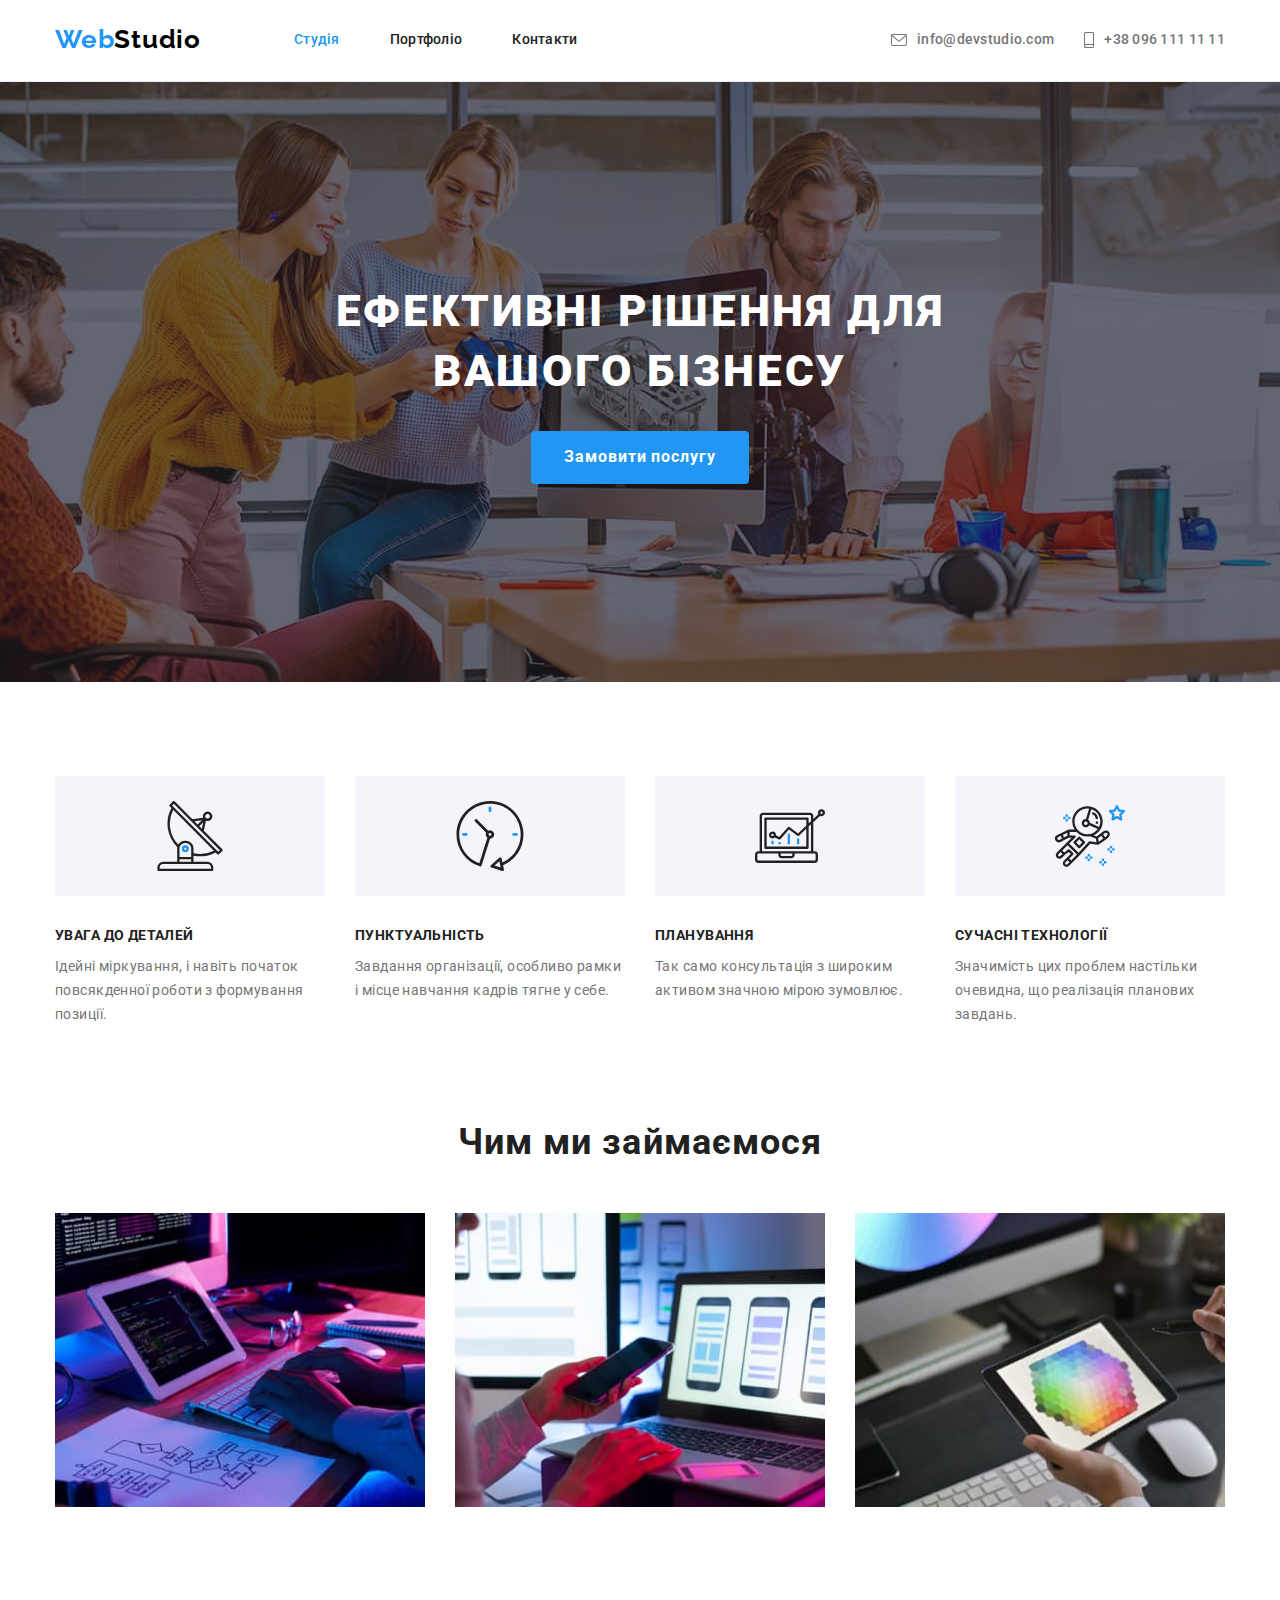
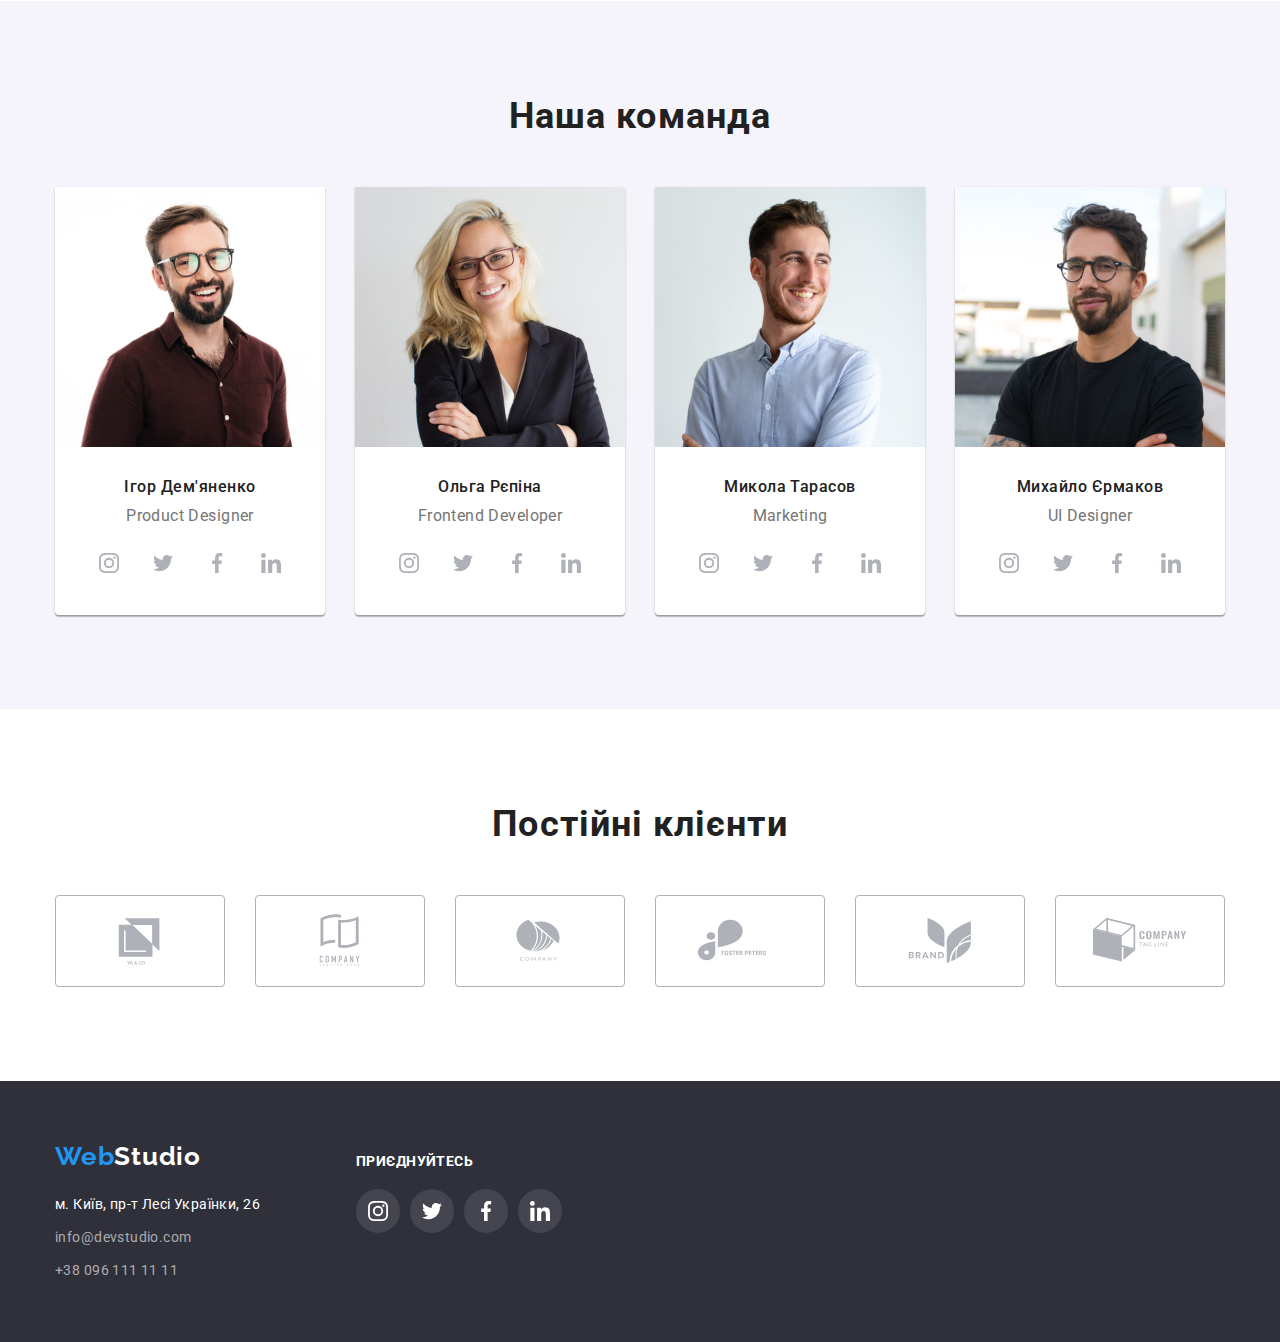
==== index.html @ 423102a6 "create  new repo" ====
<!DOCTYPE html>
<html lang="uk">
  <head>
    <meta charset="UTF-8" />
    <meta http-equiv="X-UA-Compatible" content="IE=edge" />
    <meta name="viewport" content="width=device-width, initial-scale=1.0" />
    <title lang="en">WebStudio</title>
    <link rel="preconnect" href="https://fonts.googleapis.com" />
    <link rel="preconnect" href="https://fonts.gstatic.com" crossorigin />
    <link
      href="https://fonts.googleapis.com/css2?family=Raleway:ital,wght@0,700;1,700&family=Roboto:ital,wght@0,400;0,500;0,700;0,900;1,400;1,500;1,700;1,900&display=swap"
      rel="stylesheet"
    />
    <link
      rel="stylesheet"
      href="https://cdnjs.cloudflare.com/ajax/libs/modern-normalize/1.1.0/modern-normalize.css"
    />
    <link rel="stylesheet" href="./css/styles.css" />
  </head>
  <body>
    <!-- header -->
    <header class="header">
      <div class="main-nav container">
        <a href="./index.html" class="logo link">
          <span class="logo-web" lang="en">Web</span
          ><span class="logo-studio" lang="en">Studio</span>
        </a>
        <nav>
          <ul class="site-nav list">
            <li class="header-item">
              <a href="./index.html" class="link current">Студія</a>
            </li>
            <li class="header-item">
              <a href="./portfolio.html" class="link">Портфоліо</a>
            </li>
            <li class="header-item">
              <a href="#" class="link">Контакти</a>
            </li>
          </ul>
        </nav>
        <ul class="auth-nav list">
          <li class="auth-nav-item">
            <a href="mailto:info@devstudio.com" class="link contacts-link">
              <svg class="contacts-icon" width="16" height="12">
                <use href="./images/icons.svg#icon-envelope"></use></svg
              >info@devstudio.com</a
            >
          </li>
          <li class="auth-nav-item">
            <a href="tel:+380961111111" class="link contacts-link">
              <svg class="contacts-icon" width="10" height="16">
                <use href="./images/icons.svg#icon-smartphone"></use></svg
              >+38 096 111 11 11</a>
          </li>
        </ul>
      </div>
    </header>
    <main>
      <!-- hero -->
      <section class="section hero">
        <div class="container">
          <h1 class="hero-title">Ефективні рішення для вашого бізнесу</h1>
          <button type="button" class="hero-button">Замовити послугу</button>
        </div>
      </section>
      <!-- features -->
      <section class="section features">
        <div class="container">
          <h2 class="visually-hidden">Наші переваги</h2>
          <ul class="list">
            <li class="features-item">
              <div class="features-icon"><svg class="features-item-icon" width="70" height="70"><use href="./images/icons.svg#icon-antenna"></use></svg></div>
              <h3 class="features-title">УВАГА ДО ДЕТАЛЕЙ</h3>
              <p class="features-text">
                Ідейні міркування, і навіть початок повсякденної роботи з формування позиції.
              </p>
            </li>
            <li class="features-item">
              <div class="features-icon"><svg class="features-item-icon" width="70" height="70"><use href="./images/icons.svg#icon-clock"></use></svg></div>
              <h3 class="features-title">ПУНКТУАЛЬНІСТЬ</h3>
              <p class="features-text">
                Завдання організації, особливо рамки і місце навчання кадрів тягне у себе.
              </p>
            </li>
            <li class="features-item">
              <div class="features-icon"><svg class="features-item-icon" width="70" height="70"><use href="./images/icons.svg#icon-diagram"></use></svg></div>
              <h3 class="features-title">ПЛАНУВАННЯ</h3>
              <p class="features-text">
                Так само консультація з широким активом значною мірою зумовлює.
              </p>
            </li>
            <li class="features-item">
              <div class="features-icon"><svg class="features-item-icon" width="70" height="70"><use href="./images/icons.svg#icon-astronaut"></use></svg></div>
              <h3 class="features-title">СУЧАСНІ ТЕХНОЛОГІЇ</h3>
              <p class="features-text">
                Значимість цих проблем настільки очевидна, що реалізація планових завдань.
              </p>
            </li>
          </ul>
        </div>
      </section>
      <!-- examples -->
      <section class="section examples">
        <div class="container">
          <h2 class="section-title">Чим ми займаємося</h2>
          <ul class="list">
            <li class="examples-item">
              <img src="./images/box1.jpg" alt="Людина з планшетом" width="370" />
            </li>
            <li class="examples-item">
              <img src="./images/box2.jpg" alt="Людина з ноубуком" width="370" />
            </li>
            <li class="examples-item">
              <img src="./images/box3.jpg" alt="Людина з планшетом" width="370" />
            </li>
          </ul>
        </div>
      </section>
      <!-- team -->
      <section class="section team">
        <div class="container">
          <h2 class="section-title">Наша команда</h2>
          <ul class="team-list list">
            <li class="team-item">
              <img src="./images/img.jpg" alt="Хлопець в окулярах посміхається" width="270" />
              <h3 class="team-title">Ігор Дем'яненко</h3>
              <p class="team-text" lang="en">Product Designer</p>
              <ul class="social-icons list">
                <li class="social-item">
                  <a href="" class="social-link link">
                    <svg class="social-icon" width="20" height="20">
                      <use href="./images/icons.svg#icon-instagram"></use>
                    </svg>
                  </a>
                </li>
                <li class="social-item">
                  <a href="" class="social-link link">
                    <svg class="social-icon" width="20" height="20">
                      <use href="./images/icons.svg#icon-twitter"></use>
                    </svg>
                  </a>
                </li>
                <li class="social-item">
                  <a href="" class="social-link link">
                    <svg class="social-icon" width="20" height="20">
                      <use href="./images/icons.svg#icon-facebook"></use>
                    </svg>
                  </a>
                </li>
                <li class="social-item">
                  <a href="" class="social-link link">
                    <svg class="social-icon" width="20" height="20">
                      <use href="./images/icons.svg#icon-linkedin"></use>
                    </svg>
                  </a>
                </li>
              </ul>
            </li>
            <li class="team-item">
              <img src="./images/img1.jpg" alt="Дівчина в окулярах посміхається" width="270" />
              <h3 class="team-title">Ольга Рєпіна</h3>
              <p class="team-text" lang="en">Frontend Developer</p>
              <ul class="social-icons list">
                <li class="social-item">
                  <a href="" class="social-link link">
                    <svg class="social-icon" width="20" height="20">
                      <use href="./images/icons.svg#icon-instagram"></use>
                    </svg>
                  </a>
                </li>
                <li class="social-item">
                  <a href="" class="social-link link">
                    <svg class="social-icon" width="20" height="20">
                      <use href="./images/icons.svg#icon-twitter"></use>
                    </svg>
                  </a>
                </li>
                <li class="social-item">
                  <a href="" class="social-link link">
                    <svg class="social-icon" width="20" height="20">
                      <use href="./images/icons.svg#icon-facebook"></use>
                    </svg>
                  </a>
                </li>
                <li class="social-item">
                  <a href="" class="social-link link">
                    <svg class="social-icon" width="20" height="20">
                      <use href="./images/icons.svg#icon-linkedin"></use>
                    </svg>
                  </a>
                </li>
              </ul>
            </li>
            <li class="team-item">
              <img src="./images/img2.jpg" alt="Хлопець посміхається" width="270" />
              <h3 class="team-title">Микола Тарасов</h3>
              <p class="team-text" lang="en">Marketing</p>
              <ul class="social-icons list">
                <li class="social-item">
                  <a href="" class="social-link link">
                    <svg class="social-icon" width="20" height="20">
                      <use href="./images/icons.svg#icon-instagram"></use>
                    </svg>
                  </a>
                </li>
                <li class="social-item">
                  <a href="" class="social-link link">
                    <svg class="social-icon" width="20" height="20">
                      <use href="./images/icons.svg#icon-twitter"></use>
                    </svg>
                  </a>
                </li>
                <li class="social-item">
                  <a href="" class="social-link link">
                    <svg class="social-icon" width="20" height="20">
                      <use href="./images/icons.svg#icon-facebook"></use>
                    </svg>
                  </a>
                </li>
                <li class="social-item">
                  <a href="" class="social-link link">
                    <svg class="social-icon" width="20" height="20">
                      <use href="./images/icons.svg#icon-linkedin"></use>
                    </svg>
                  </a>
                </li>
              </ul>
            </li>
            <li class="team-item">
              <img src="./images/img3.jpg" alt="Хлопець в окулярах" width="270" />
              <h3 class="team-title">Михайло Єрмаков</h3>
              <p class="team-text" lang="en">UI Designer</p>
              <ul class="social-icons list">
                <li class="social-item">
                  <a href="" class="social-link link">
                    <svg class="social-icon" width="20" height="20">
                      <use href="./images/icons.svg#icon-instagram"></use>
                    </svg>
                  </a>
                </li>
                <li class="social-item">
                  <a href="" class="social-link link">
                    <svg class="social-icon" width="20" height="20">
                      <use href="./images/icons.svg#icon-twitter"></use>
                    </svg>
                  </a>
                </li>
                <li class="social-item">
                  <a href="" class="social-link link">
                    <svg class="social-icon" width="20" height="20">
                      <use href="./images/icons.svg#icon-facebook"></use>
                    </svg>
                  </a>
                </li>
                <li class="social-item">
                  <a href="" class="social-link link">
                    <svg class="social-icon" width="20" height="20">
                      <use href="./images/icons.svg#icon-linkedin"></use>
                    </svg>
                  </a>
                </li>
              </ul>
            </li>
          </ul>
        </div>
      </section>
      <!-- clients -->
      <section class="section clients">
        <div class="container">
          <h2 class="section-title">Постійні клієнти</h2>
          <ul class="clients-list list">
            <li class="clients-item">
              <a href="" class="clients-link">
                <svg class="clients-icon" width="106" height="60">
                  <use href="./images/icons.svg#icon-client1"></use>
                </svg>
              </a>
            </li>
            <li class="clients-item">
              <a href="" class="clients-link">
                <svg class="clients-icon" width="106" height="60">
                  <use href="./images/icons.svg#icon-client2"></use>
                </svg>
              </a>
            </li>
            <li class="clients-item">
              <a href="" class="clients-link">
                <svg class="clients-icon" width="106" height="60">
                  <use href="./images/icons.svg#icon-client3"></use>
                </svg>
              </a>
            </li>
            <li class="clients-item">
              <a href="" class="clients-link">
                <svg class="clients-icon" width="106" height="60">
                  <use href="./images/icons.svg#icon-client4"></use>
                </svg>
              </a>
            </li>
            <li class="clients-item">
              <a href="" class="clients-link">
                <svg class="clients-icon" width="106" height="60">
                  <use href="./images/icons.svg#icon-client5"></use>
                </svg>
              </a>
            </li>
            <li class="clients-item">
              <a href="" class="clients-link">
                <svg class="clients-icon" width="106" height="60">
                  <use href="./images/icons.svg#icon-client6"></use>
                </svg>
              </a>
            </li>
          </ul>
        </div>
      </section>
    </main>
    <!-- footer -->
    <footer class="footer">
      <div class="footer-address-social container">
        <div class="footer-address-list">
            <a href="./index.html" class="link footer-logo">
              <span class="footer-logo-web" lang="en">Web</span
              ><span class="footer-logo-studio" lang="en">Studio</span>
            </a>
            <address>
              <ul class="list">
                <li class="footer-item">
                  <a
                    href="https://goo.gl/maps/YVStPBYN47tz3UrX9"
                    target="_blank"
                    rel="noopener noreferrer nofollow"
                    class="link"
                    >м. Київ, пр-т Лесі Українки, 26
                  </a>
                </li>
                <li class="footer-item">
                  <a href="mailto:info@devstudio.com" class="link contacts">info@devstudio.com</a>
                </li>
                <li class="footer-item">
                  <a href="tel:+380961111111" class="link contacts">+38 096 111 11 11</a>
                </li>
              </ul>
            </address>
          </div>
          <div class="footer-social-media">
            <h3 class="footer-social-title">приєднуйтесь</h3>
            <ul class="footer-social-list">
              <li class="footer-social-item">
                <a href="" class="footer-social-link">
                  <svg class="footer-social-icon" width="20" height="20">
                    <use href="./images/icons.svg#icon-instagram"></use>
                  </svg>
                </a>
              </li>
              <li class="footer-social-item">
                <a href="" class="footer-social-link">
                  <svg class="footer-social-icon" width="20" height="20">
                    <use href="./images/icons.svg#icon-twitter"></use>
                  </svg>
                </a>
              </li>
              <li class="footer-social-item">
                <a href="" class="footer-social-link">
                  <svg class="footer-social-icon" width="20" height="20">
                    <use href="./images/icons.svg#icon-facebook"></use>
                  </svg>
                </a>
              </li>
              <li class="footer-social-item">
                <a href="" class="footer-social-link">
                  <svg class="footer-social-icon" width="20" height="20">
                    <use href="./images/icons.svg#icon-linkedin"></use>
                  </svg>
                </a>
              </li>
            </ul>
          </div>
      </div>
    </footer>
  </body>
</html>
---- css/styles.css ----
:root {
  --color-text: #757575;
  --second-color-text: #212121;
  --third-color-text: #000000;
  --second-bg-color: #f5f4fa;
  --third-bg-color: #2f303a;
  --fourth-bg-color: #c4c4c4;
  --accent-color: #2196f3;
  --border-color: #ececec;
  --border-second-color: #eeeeee;
  --primary-white-color: #ffffff;
  --secondary-white-color: rgba(255, 255, 255, 0.6);
  --color-social-media: #afb1b8;
}
html {
  box-sizing: border-box;
}
*,
*::before,
*::after {
  box-sizing: inherit;
}
h1,
h2,
h3,
p,
ul {
  margin: 0;
  padding: 0;
}
body {
  background-color: var(--primary-white-color);
  font-family: 'Roboto', sans-serif;
  font-style: normal;
  font-size: 14px;
  line-height: 1.7;
  letter-spacing: 0.03em;
  color: var(--color-text);
}
.container {
  width: 1200px;
  margin: 0 auto;
  padding-left: 15px;
  padding-right: 15px;
}
img {
  display: block;
  width: 100%;
  height: auto;
}
.visually-hidden {
  position: absolute;
  white-space: nowrap;
  width: 1px;
  height: 1px;
  overflow: hidden;
  border: 0;
  padding: 0;
  clip: rect(0 0 0 0);
  clip-path: inset(50%);
  margin: -1px;
}
/* header */
.header {
  background-color: var(--primary-white-color);
  border-bottom: 1px solid var(--border-color);
}
.main-nav {
  display: flex;
  align-items: center;
}
.header .list {
  list-style: none;
}
.header .link {
  text-decoration: none;
}
.header .link:hover,
.header .link:focus {
  color: var(--accent-color);
}
/* header logo */
.logo {
  display: block;
  margin-right: 93px;
  padding-top: 24px;
  padding-bottom: 25px;
}
.logo-web {
  font-family: 'Raleway';
  font-weight: 700;
  font-size: 26px;
  line-height: 1.19;
  letter-spacing: 0.03em;
  color: var(--accent-color);
}
.logo-studio {
  font-family: 'Raleway';
  font-weight: 700;
  font-size: 26px;
  line-height: 1.19;
  letter-spacing: 0.03em;
  color: var(--third-color-text);
}
/* navigation */
.site-nav {
  display: flex;
}
.header-item:not(:last-child) {
  margin-right: 50px;
}
.site-nav .link {
  display: block;
  padding-top: 32px;
  padding-bottom: 32px;
  text-decoration: none;
  font-weight: 500;
  font-size: 14px;
  line-height: 1.14;
  letter-spacing: 0.02em;
  color: var(--second-color-text);
}
.site-nav .link:hover,
.site-nav .link:focus {
  color: var(--accent-color);
}
.site-nav .link.current {
  color: var(--accent-color);
}
.auth-nav {
  display: flex;
  margin-left: auto;
}
.auth-nav-item:not(:last-child) {
  margin-right: 30px;
}
.auth-nav .contacts-link {
  display: flex;
  padding-top: 32px;
  padding-bottom: 32px;
  color: var(--color-text);
  text-decoration: none;
  font-weight: 500;
  font-size: 14px;
  line-height: 1.14;
  letter-spacing: 0.02em;
  align-items: center;
}
.auth-nav .contacts-link:hover,
.auth-nav .contacts-link:focus {
  color: var(--accent-color);
}
.contacts-icon {
  margin-right: 10px;
  fill: currentColor;
}
/* hero */
.hero {
  padding-top: 200px;
  padding-bottom: 200px;
  margin-left: auto;
  margin-right: auto;
  text-align: center;
  max-width: 1600px;
  height: 600px;
  background-image: linear-gradient(to right, rgba(47, 48, 58, 0.4), rgba(47, 48, 58, 0.4)),
    url('../images/imghero.jpg');
  background-repeat: no-repeat;
  background-position: center;
  background-size: cover;
  background-color: var(--fourth-bg-color);
}
.hero-title {
  margin: 0 auto;
  max-width: 696px;
  color: var(--primary-white-color);
  font-weight: 900;
  font-size: 44px;
  line-height: 1.36;
  text-align: center;
  letter-spacing: 0.06em;
  text-transform: uppercase;
}
.hero-button {
  display: inline-block;
  border: 1px solid transparent;
  padding: 10px 32px;
  border-radius: 4px;
  margin-top: 30px;
  min-width: 216px;
  background-color: var(--accent-color);
  font-family: inherit;
  font-weight: 700;
  font-size: 16px;
  line-height: 1.9;
  text-align: center;
  letter-spacing: 0.06em;
  color: var(--primary-white-color);
  cursor: pointer;
}
/* features */
.features {
  padding-top: 94px;
  padding-bottom: 94px;
}
.section-title {
  font-weight: 700;
  font-size: 36px;
  line-height: 1.17;
  text-align: center;
  letter-spacing: 0.03em;
  color: var(--second-color-text);
}
.features .list {
  padding: 0;
  margin: 0;
  list-style: none;
  display: flex;
  flex-wrap: wrap;
}
.features-item {
  width: calc((100% - 90px) / 4);
}
.features-item:not(:last-child) {
  margin-right: 30px;
}
.features-icon {
  /* display: flex; */
  padding: 25px 100px;
  margin-bottom: 30px;
  height: 120px;
  background-color: var(--second-bg-color);
  border-radius: 4px;
  /* justify-content: center;
  align-items: center; */
}
.features-title {
  margin-top: 0;
  margin-bottom: 10px;
  font-weight: 700;
  font-size: 14px;
  line-height: 1.4;
  letter-spacing: 0.03em;
  text-transform: uppercase;
  color: var(--second-color-text);
}
/* images of examples */
.examples {
  padding-bottom: 94px;
}
.examples .section-title {
  margin-top: 0;
  margin-bottom: 50px;
}
.examples .list {
  padding: 0;
  margin: 0;
  display: flex;
  flex-wrap: wrap;
  list-style: none;
}
.examples-item {
  width: calc((100% - 60px) / 3);
}
.examples-item:not(:last-child) {
  margin-right: 30px;
}
/* our team */
.team {
  padding-top: 94px;
  padding-bottom: 94px;
  background-color: var(--second-bg-color);
  text-align: center;
}
.team .section-title {
  margin-bottom: 50px;
}
.team .list {
  list-style: none;
  display: flex;
  /* flex-wrap: wrap; */
}
.team-item {
  padding-bottom: 30px;
  width: calc((100% - 90px) / 4);
  background-color: var(--primary-white-color);
  box-shadow: 0px 1px 3px rgba(0, 0, 0, 0.12), 0px 1px 1px rgba(0, 0, 0, 0.14),
    0px 2px 1px rgba(0, 0, 0, 0.2);
  border-radius: 0px 0px 4px 4px;
}
.team-item:not(:last-child) {
  margin-right: 30px;
}
.team-title {
  margin-top: 30px;
  margin-bottom: 10px;
  font-weight: 500;
  font-size: 16px;
  line-height: 1.19;
  text-align: center;
  letter-spacing: 0.03em;
  color: var(--second-color-text);
}
.team-text {
  margin-top: 0;
  margin-bottom: 16px;
  font-size: 16px;
  line-height: 1.19;
  text-align: center;
}
.team-list .social-icons {
  display: flex;
  justify-content: center;
}
.team-list .social-item {
  width: 44px;
  height: 44px;
}
.team-list .social-item:not(:last-child) {
  margin-right: 10px;
}
.team-list .social-link {
  width: 100%;
  height: 100%;
  display: flex;
  align-items: center;
  justify-content: center;
  color: var(--color-social-media);
  border-radius: 50%;
}
.team-list .social-link:hover,
.team-list .social-link:focus {
  background-color: var(--accent-color);
  color: var(--primary-white-color);
}
.team-list .social-icon {
  fill: currentColor;
}
/* clients */
.clients {
  padding-top: 94px;
  padding-bottom: 94px;
}
.clients .section-title {
  margin-bottom: 50px;
}
.clients-list {
  display: flex;
  justify-content: center;
  list-style: none;
}
.clients-item {
  width: 170px;
  height: 92px;
}
.clients-item:not(:last-child) {
  margin-right: 30px;
}
.clients-link {
  width: 100%;
  height: 100%;
  display: flex;
  justify-content: center;
  align-items: center;
  color: var(--color-social-media);
  border: 1px solid var(--color-social-media);
  border-radius: 4px;
}
.clients-link:hover,
.clients-link:focus {
  border-color: var(--accent-color);
  color: var(--accent-color);
}
.clients-icon {
  fill: currentColor;
}
/* footer */
.footer {
  padding-top: 60px;
  padding-bottom: 60px;
  background-color: var(--third-bg-color);
}
/* footer logo */
.footer-logo {
  display: inline-block;
  margin-bottom: 20px;
}
.footer-logo-web {
  font-family: 'Raleway';
  font-weight: 700;
  font-size: 26px;
  line-height: 1.19;
  letter-spacing: 0.03em;
  color: var(--accent-color);
}
.footer-logo-studio {
  font-family: 'Raleway';
  font-weight: 700;
  font-size: 26px;
  line-height: 1.19;
  letter-spacing: 0.03em;
  color: var(--primary-white-color);
  border-radius: 4px;
}
/* address */
.footer .list {
  list-style: none;
  font-style: normal;
}
.footer-address-social {
  display: flex;
}
.footer-address-list {
  width: 231px;
  margin-right: 70px;
}
.footer .link {
  color: var(--primary-white-color);
  text-decoration: none;
}
.footer .link:hover,
.footer .link:focus {
  color: var(--accent-color);
}
.footer-item:not(:last-child) {
  margin-bottom: 9px;
}
.footer .contacts {
  color: var(--secondary-white-color);
}
.footer-social-media {
  padding-top: 12px;
  width: 206px;
}
.footer-social-title {
  margin-bottom: 20px;
  font-weight: 700;
  font-size: 14px;
  line-height: 16px;
  letter-spacing: 0.03em;
  text-transform: uppercase;
  color: var(--primary-white-color);
}
.footer-social-list {
  display: flex;
  justify-content: center;
  list-style: none;
}
.footer-social-item {
  width: 44px;
  height: 44px;
}
.footer-social-item:not(:last-child) {
  margin-right: 10px;
}
.footer-social-link {
  width: 100%;
  height: 100%;
  display: flex;
  align-items: center;
  justify-content: center;
  color: var(--primary-white-color);
  background-color: rgba(255, 255, 255, 0.1);
  border-radius: 50%;
}
.footer-social-link:hover,
.footer-social-link:focus {
  background-color: var(--accent-color);
}
.footer-social-icon {
  fill: currentColor;
}
/* portfolio */
.portfolio {
  padding-top: 94px;
  padding-bottom: 94px;
}
.portfolio .list {
  list-style: none;
}
.portfolio-btn-list {
  margin-bottom: 50px;
  display: flex;
  justify-content: center;
  margin-left: auto;
  margin-right: auto;
}
/* button on portfolio */
.button {
  padding: 6px 22px;
  display: inline-block;
  border: 1px solid transparent;
  border-radius: 4px;
  background-color: var(--second-bg-color);
  font-family: inherit;
  font-weight: 500;
  font-size: 16px;
  line-height: 1.62;
  text-align: center;
  letter-spacing: 0.03em;
  color: var(--second-color-text);
  cursor: pointer;
}
.portfolio-btn-item:not(:last-child) {
  margin-right: 8px;
}
.button:hover,
.button:focus {
  background-color: var(--accent-color);
  color: var(--primary-white-color);
  box-shadow: 0px 3px 1px rgba(0, 0, 0, 0.1), 0px 1px 2px rgba(0, 0, 0, 0.08),
    0px 2px 2px rgba(0, 0, 0, 0.12);
}
/* list of projects */
.portfolio-list {
  display: flex;
  flex-wrap: wrap;
}
.portfolio-item {
  margin-right: 30px;
  margin-bottom: 30px;
  width: calc((100% - 60px) / 3);
}
.portfolio-item:nth-child(3n) {
  margin-right: 0;
}
.portfolio-item:nth-last-child(-n + 3) {
  margin-bottom: 0px;
}
.portfolio-link {
  text-decoration: none;
  display: block;
}
.portfolio-link:hover {
  box-shadow: 0px 1px 1px rgba(0, 0, 0, 0.12), 0px 4px 4px rgba(0, 0, 0, 0.06), 1px 4px 6px rgba(0, 0, 0, 0.16);
}
.portfolio-dscr {
  padding: 20px 24px;
  border-left: 1px solid var(--border-second-color);
  border-right: 1px solid var(--border-second-color);
  border-bottom: 1px solid var(--border-second-color);
}
.portfolio-title {
  margin-bottom: 4px;
  font-weight: 700;
  font-size: 18px;
  line-height: 2;
  letter-spacing: 0.06em;
  color: var(--second-color-text);
}
.portfolio-text {
  font-size: 16px;
  line-height: 1.88;
  letter-spacing: 0.03em;
  color: var(--color-text);
}
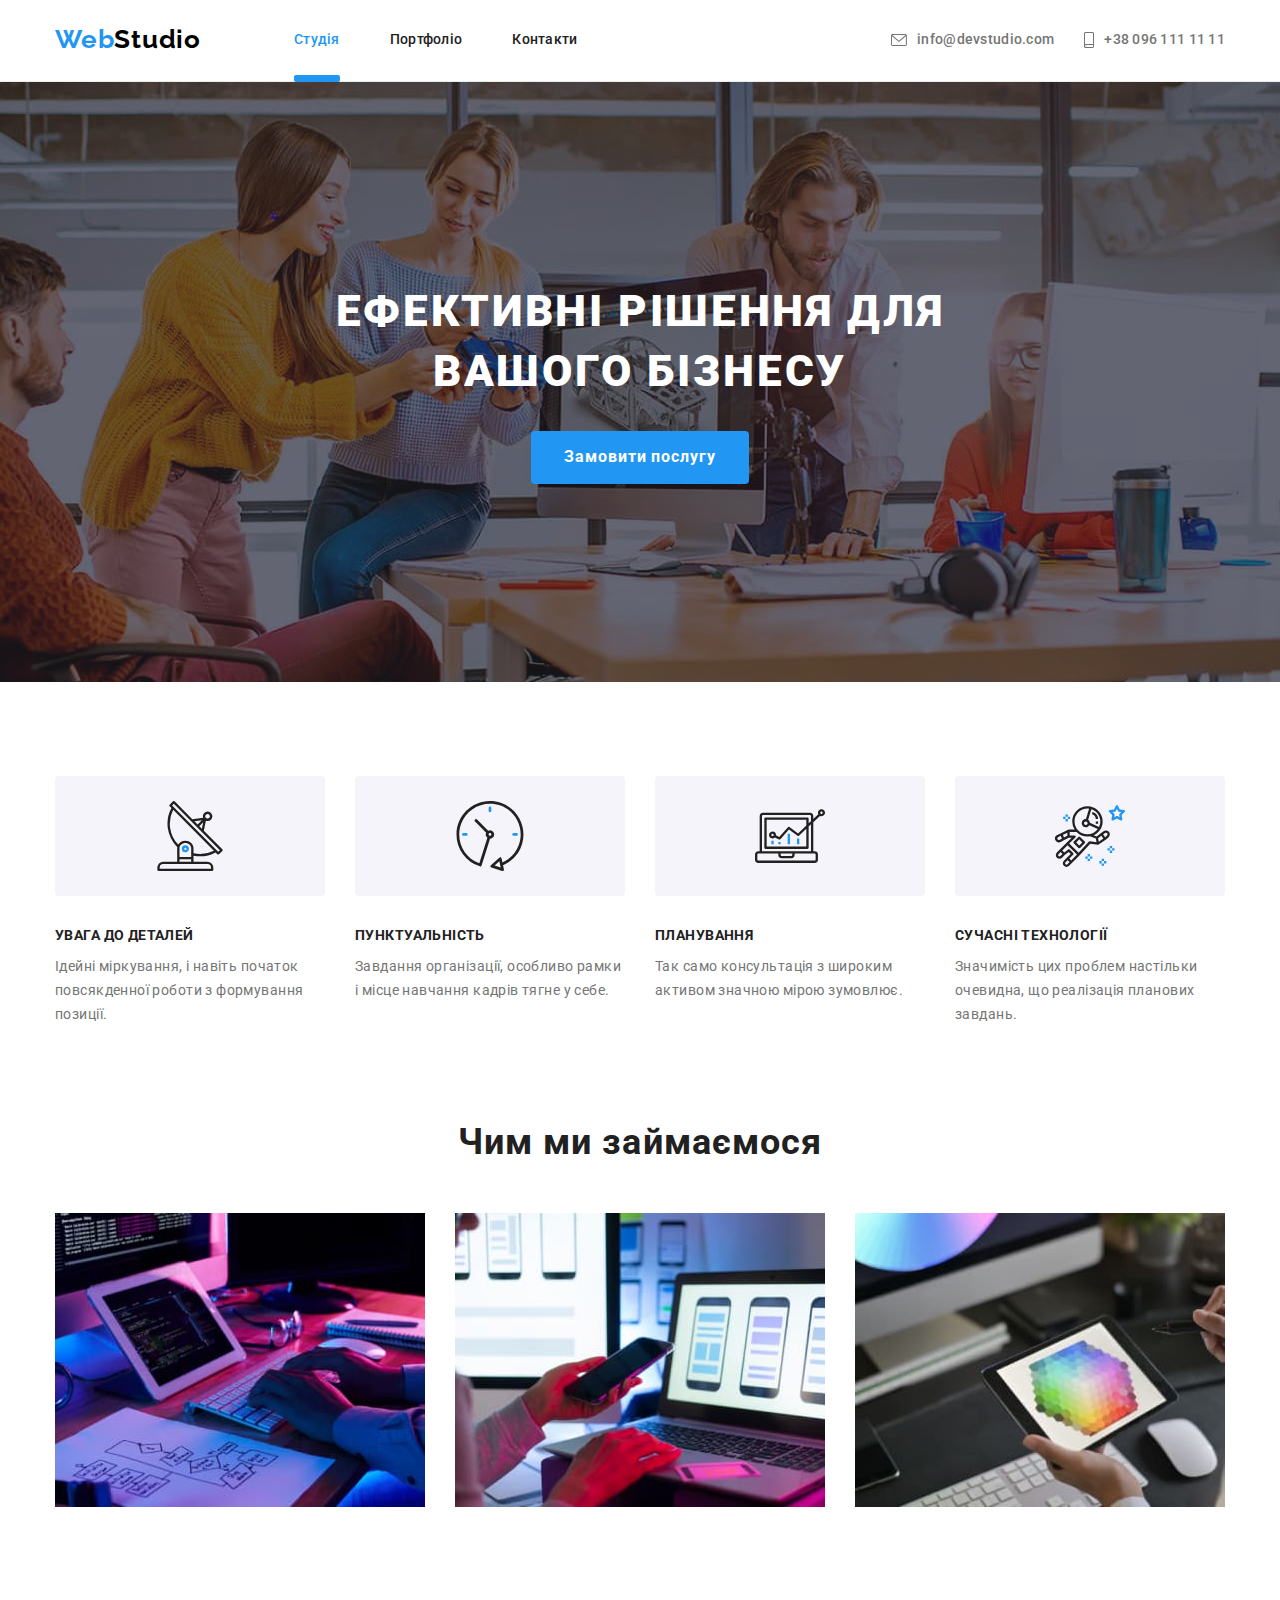
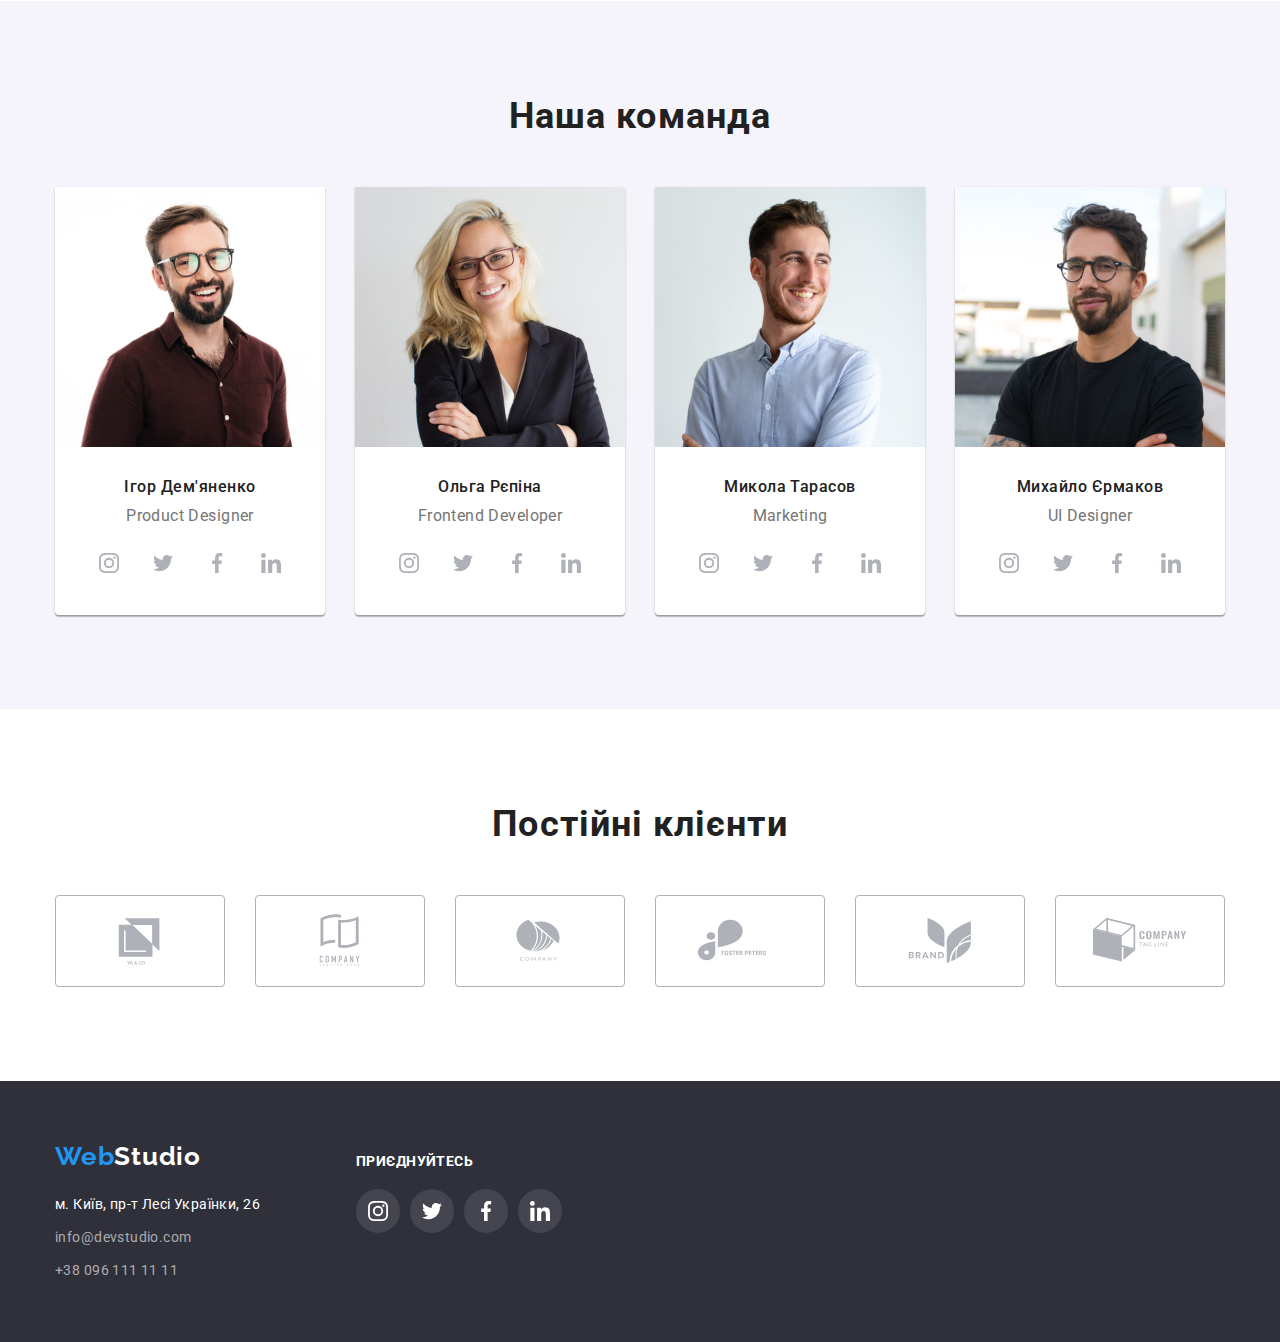
==== commit 595bdac2: "add modal window" ====
--- a/index.html
+++ b/index.html
@@ -23,7 +23,7 @@
       <div class="main-nav container">
         <a href="./index.html" class="logo link">
           <span class="logo-web" lang="en">Web</span
-          ><span class="logo-studio" lang="en">Studio</span>
+            ><span class="logo-studio" lang="en">Studio</span>
         </a>
         <nav>
           <ul class="site-nav list">
@@ -60,7 +60,7 @@
       <section class="section hero">
         <div class="container">
           <h1 class="hero-title">Ефективні рішення для вашого бізнесу</h1>
-          <button type="button" class="hero-button">Замовити послугу</button>
+          <button type="button" class="hero-button" data-modal-open>Замовити послугу</button>
         </div>
       </section>
       <!-- features -->
@@ -378,5 +378,11 @@
           </div>
       </div>
     </footer>
+    <div class="modal-backdrop is-hidden" data-modal>
+      <div class="modal">
+        <div class="close-sign" data-modal-close>X</div>
+      </div>
+    </div>
+    <script src="./js/modal.js"></script>
   </body>
 </html>
--- a/css/styles.css
+++ b/css/styles.css
@@ -30,7 +30,7 @@
 }
 body {
   background-color: var(--primary-white-color);
-  font-family: 'Roboto', sans-serif;
+  font-family: "Roboto", sans-serif;
   font-style: normal;
   font-size: 14px;
   line-height: 1.7;
@@ -87,7 +87,7 @@
   padding-bottom: 25px;
 }
 .logo-web {
-  font-family: 'Raleway';
+  font-family: "Raleway";
   font-weight: 700;
   font-size: 26px;
   line-height: 1.19;
@@ -95,7 +95,7 @@
   color: var(--accent-color);
 }
 .logo-studio {
-  font-family: 'Raleway';
+  font-family: "Raleway";
   font-weight: 700;
   font-size: 26px;
   line-height: 1.19;
@@ -105,6 +105,7 @@
 /* navigation */
 .site-nav {
   display: flex;
+  align-items: flex-start;
 }
 .header-item:not(:last-child) {
   margin-right: 50px;
@@ -119,6 +120,9 @@
   line-height: 1.14;
   letter-spacing: 0.02em;
   color: var(--second-color-text);
+  transition: color 250ms cubic-bezier(0.4, 0, 0.2, 1);
+  /* border-bottom: 4px solid transparent;
+  border-radius: 2px; */
 }
 .site-nav .link:hover,
 .site-nav .link:focus {
@@ -126,6 +130,21 @@
 }
 .site-nav .link.current {
   color: var(--accent-color);
+  position: relative;
+  /* border-bottom: 4px solid var(--accent-color); */
+}
+.site-nav .link.current::after {
+  content: "";
+  position: absolute;
+  width: 100%;
+  height: 4px;
+  bottom: -2px;
+  left: 0;
+  margin-top: 25px;
+  border-bottom: 4px;
+  border-color: var(--accent-color);
+  border-style: solid;
+  border-radius: 2px;
 }
 .auth-nav {
   display: flex;
@@ -145,6 +164,7 @@
   line-height: 1.14;
   letter-spacing: 0.02em;
   align-items: center;
+  transition: color 250ms cubic-bezier(0.4, 0, 0.2, 1);
 }
 .auth-nav .contacts-link:hover,
 .auth-nav .contacts-link:focus {
@@ -163,8 +183,12 @@
   text-align: center;
   max-width: 1600px;
   height: 600px;
-  background-image: linear-gradient(to right, rgba(47, 48, 58, 0.4), rgba(47, 48, 58, 0.4)),
-    url('../images/imghero.jpg');
+  background-image: linear-gradient(
+      to right,
+      rgba(47, 48, 58, 0.4),
+      rgba(47, 48, 58, 0.4)
+    ),
+    url("../images/imghero.jpg");
   background-repeat: no-repeat;
   background-position: center;
   background-size: cover;
@@ -198,6 +222,52 @@
   color: var(--primary-white-color);
   cursor: pointer;
 }
+
+/* modal window */
+.modal-backdrop {
+  position: fixed;
+  width: 100%;
+  height: 100%;
+  left: 0px;
+  top: 0px;
+  background: rgba(0, 0, 0, 0.2);
+  transition: opacity 250ms, visibility 250ms;
+}
+.modal-backdrop.is-hidden .modal {
+  transform: scale(0.5);
+}
+.modal {
+  position: absolute;
+  width: 528px;
+  height: 581px;
+  left: 50%;
+  top: 223px;
+  transform: translate(-50%) scale(1);
+  transition: transform 250ms cubic-bezier(0.4, 0, 0.2, 1);
+  background: #ffffff;
+  box-shadow: 0px 1px 3px rgba(0, 0, 0, 0.12), 0px 1px 1px rgba(0, 0, 0, 0.14),
+    0px 2px 1px rgba(0, 0, 0, 0.2);
+  border-radius: 4px;
+}
+.modal .close-sign {
+  position: absolute;
+  display: flex;
+  justify-content: center;
+  cursor: pointer;
+  width: 30px;
+  height: 30px;
+  /* left: 496px; */
+  right: 6px;
+  top: 6px;
+  align-items: center;
+  border: 1px solid rgba(0, 0, 0, 0.1);
+  border-radius: 50%;
+}
+.is-hidden {
+  visibility: hidden;
+  opacity: 0;
+  pointer-events: none;
+}
 /* features */
 .features {
   padding-top: 94px;
@@ -386,7 +456,7 @@
   margin-bottom: 20px;
 }
 .footer-logo-web {
-  font-family: 'Raleway';
+  font-family: "Raleway";
   font-weight: 700;
   font-size: 26px;
   line-height: 1.19;
@@ -394,7 +464,7 @@
   color: var(--accent-color);
 }
 .footer-logo-studio {
-  font-family: 'Raleway';
+  font-family: "Raleway";
   font-weight: 700;
   font-size: 26px;
   line-height: 1.19;
@@ -532,7 +602,8 @@
   display: block;
 }
 .portfolio-link:hover {
-  box-shadow: 0px 1px 1px rgba(0, 0, 0, 0.12), 0px 4px 4px rgba(0, 0, 0, 0.06), 1px 4px 6px rgba(0, 0, 0, 0.16);
+  box-shadow: 0px 1px 1px rgba(0, 0, 0, 0.12), 0px 4px 4px rgba(0, 0, 0, 0.06),
+    1px 4px 6px rgba(0, 0, 0, 0.16);
 }
 .portfolio-dscr {
   padding: 20px 24px;
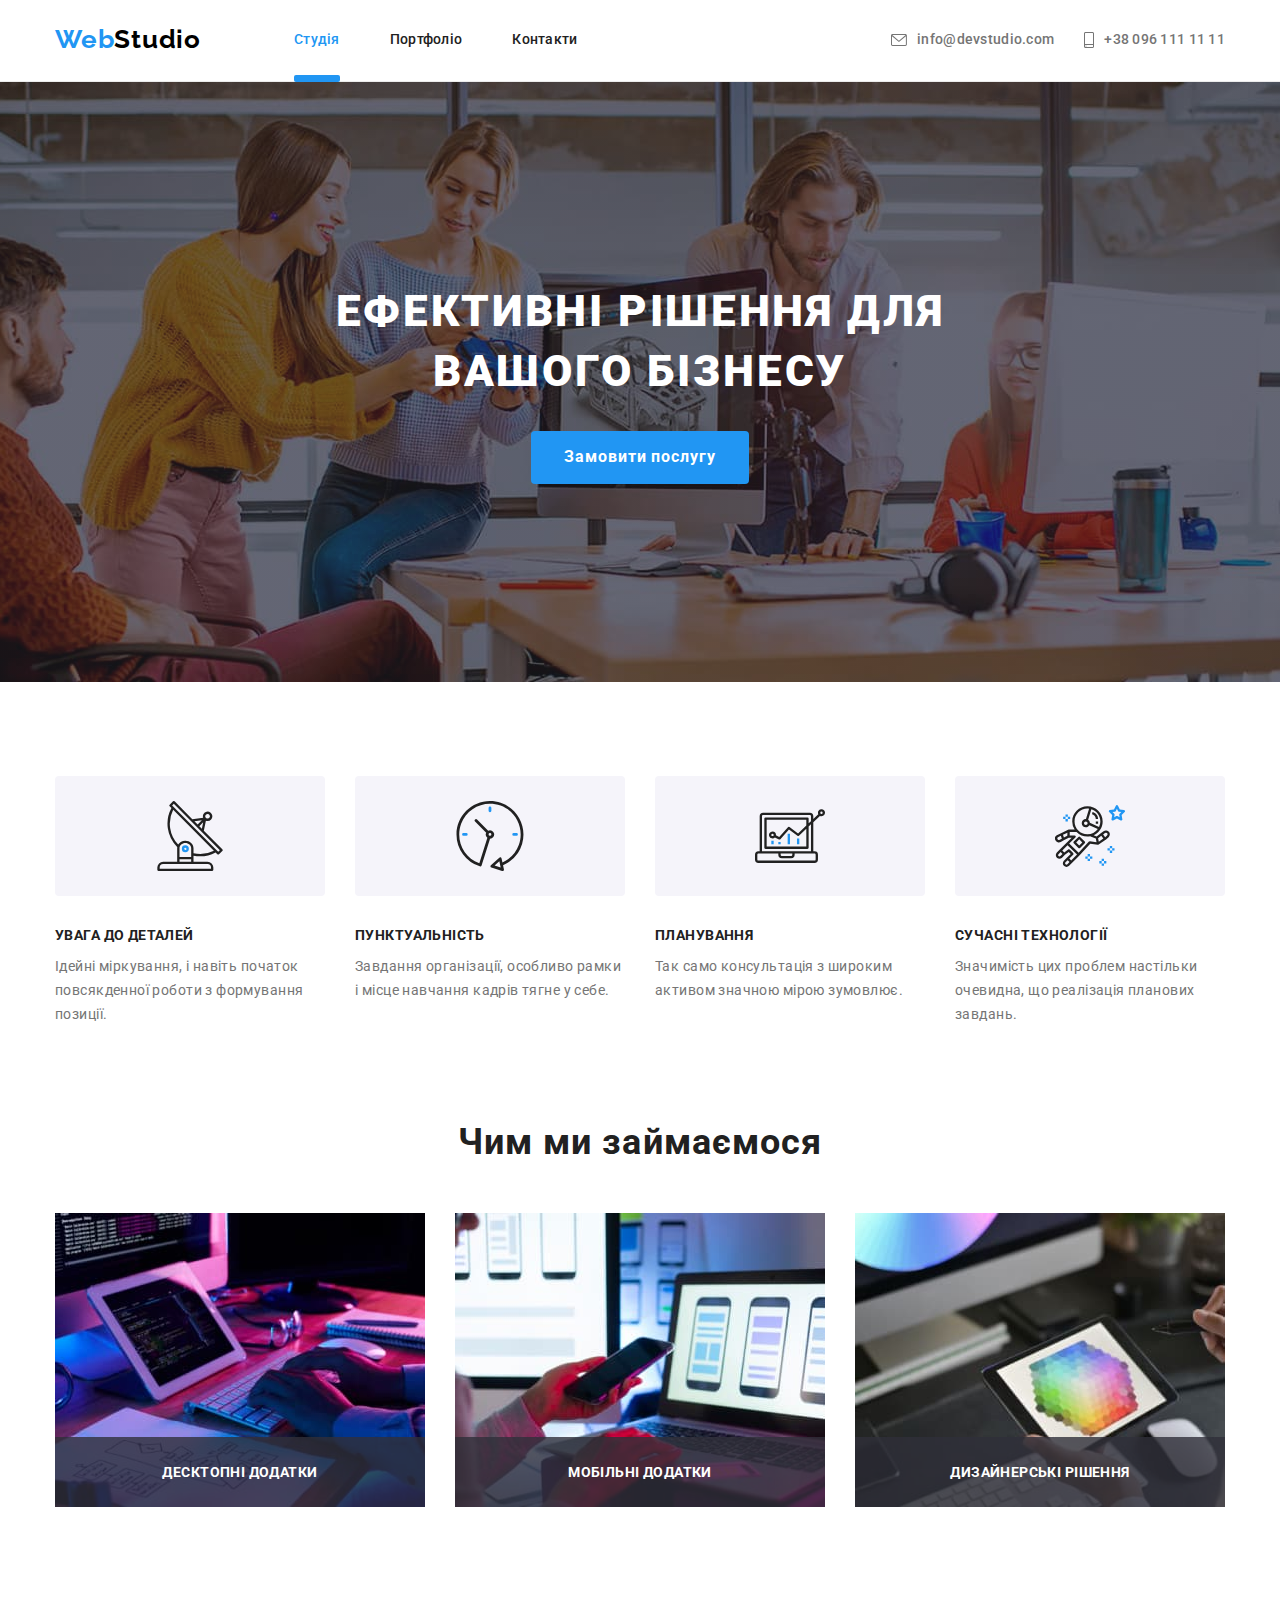
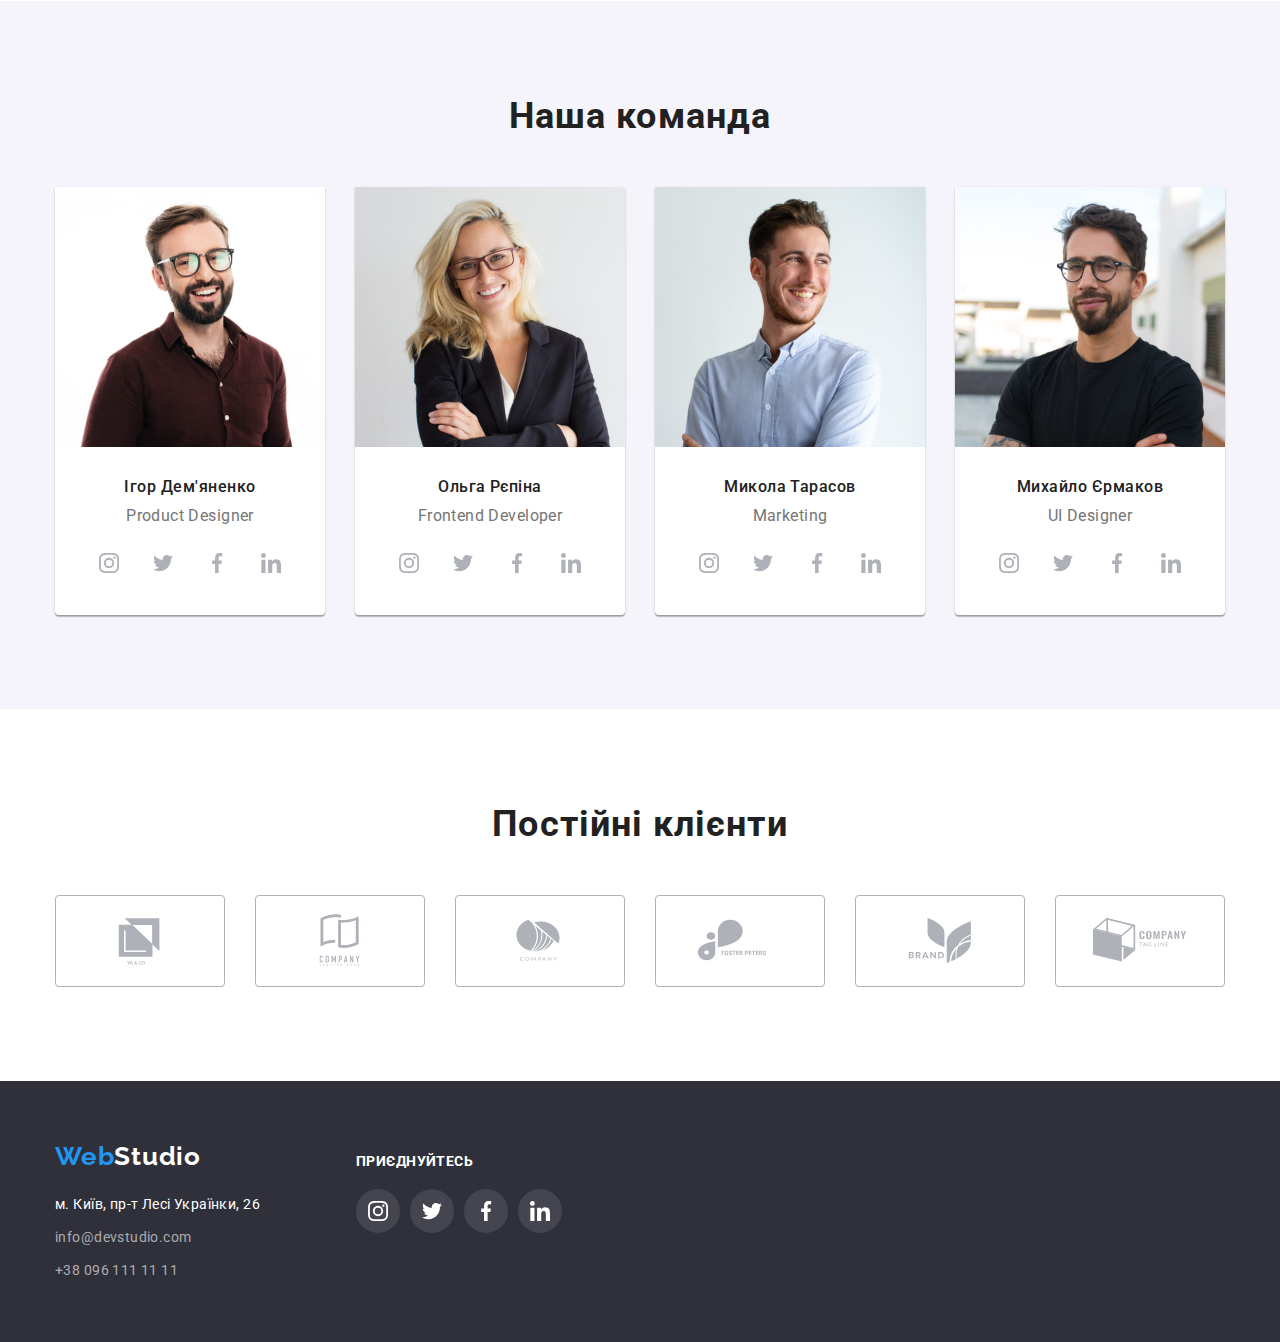
==== commit 3121ad86: "add cubic-bezier" ====
--- a/index.html
+++ b/index.html
@@ -105,13 +105,16 @@
           <h2 class="section-title">Чим ми займаємося</h2>
           <ul class="list">
             <li class="examples-item">
-              <img src="./images/box1.jpg" alt="Людина з планшетом" width="370" />
+              <div class="img-wrapper"><img src="./images/box1.jpg" alt="Людина з планшетом" width="370" /></div>
+              <div class="examples-dscr">Десктопні додатки</div>
             </li>
             <li class="examples-item">
-              <img src="./images/box2.jpg" alt="Людина з ноубуком" width="370" />
+              <div class="img-wrapper"><img src="./images/box2.jpg" alt="Людина з ноубуком" width="370" /></div>
+              <div class="examples-dscr">Мобільні додатки</div>
             </li>
             <li class="examples-item">
-              <img src="./images/box3.jpg" alt="Людина з планшетом" width="370" />
+              <div class="img-wrapper"><img src="./images/box3.jpg" alt="Людина з планшетом" width="370" /></div>
+              <div class="examples-dscr">Дизайнерські рішення</div>
             </li>
           </ul>
         </div>
@@ -380,7 +383,11 @@
     </footer>
     <div class="modal-backdrop is-hidden" data-modal>
       <div class="modal">
-        <div class="close-sign" data-modal-close>X</div>
+        <div class="close-sign" data-modal-close>
+          <svg class="close-icon" width="18" height="18">
+            <use href="./images/icons.svg#close-icon"></use>
+          </svg>
+        </div>
       </div>
     </div>
     <script src="./js/modal.js"></script>
--- a/css/styles.css
+++ b/css/styles.css
@@ -138,7 +138,7 @@
   position: absolute;
   width: 100%;
   height: 4px;
-  bottom: -2px;
+  bottom: -1.5px;
   left: 0;
   margin-top: 25px;
   border-bottom: 4px;
@@ -263,6 +263,9 @@
   border: 1px solid rgba(0, 0, 0, 0.1);
   border-radius: 50%;
 }
+.close-icon {
+  fill: var(--third-color-text);
+}
 .is-hidden {
   visibility: hidden;
   opacity: 0;
@@ -330,7 +333,27 @@
   list-style: none;
 }
 .examples-item {
+  position: relative;
   width: calc((100% - 60px) / 3);
+}
+.examples-dscr {
+  display: flex;
+  justify-content: center;
+  align-items: center;
+  position: absolute;
+  width: 100%;
+  height: 70px;
+  bottom: 0;
+  background-color: rgba(47, 48, 58, 0.8);
+  font-family: "Roboto";
+  font-style: normal;
+  font-weight: 700;
+  font-size: 14px;
+  line-height: 16px;
+  text-align: center;
+  letter-spacing: 0.03em;
+  text-transform: uppercase;
+  color: var(--primary-white-color);
 }
 .examples-item:not(:last-child) {
   margin-right: 30px;
@@ -397,6 +420,8 @@
   justify-content: center;
   color: var(--color-social-media);
   border-radius: 50%;
+  transition: color 250ms cubic-bezier(0.4, 0, 0.2, 1),
+    background-color 250ms cubic-bezier(0.4, 0, 0.2, 1);
 }
 .team-list .social-link:hover,
 .team-list .social-link:focus {
@@ -435,6 +460,8 @@
   color: var(--color-social-media);
   border: 1px solid var(--color-social-media);
   border-radius: 4px;
+  transition: color 250ms cubic-bezier(0.4, 0, 0.2, 1),
+    border-color 250ms cubic-bezier(0.4, 0, 0.2, 1);
 }
 .clients-link:hover,
 .clients-link:focus {
@@ -487,6 +514,7 @@
 .footer .link {
   color: var(--primary-white-color);
   text-decoration: none;
+  transition: color 250ms cubic-bezier(0.4, 0, 0.2, 1);
 }
 .footer .link:hover,
 .footer .link:focus {
@@ -532,6 +560,8 @@
   color: var(--primary-white-color);
   background-color: rgba(255, 255, 255, 0.1);
   border-radius: 50%;
+  transition: color 250ms cubic-bezier(0.4, 0, 0.2, 1),
+    background-color 250ms cubic-bezier(0.4, 0, 0.2, 1);
 }
 .footer-social-link:hover,
 .footer-social-link:focus {
@@ -570,6 +600,7 @@
   letter-spacing: 0.03em;
   color: var(--second-color-text);
   cursor: pointer;
+  transition: color 250ms cubic-bezier(0.4, 0, 0.2, 1), background-color 250ms cubic-bezier(0.4, 0, 0.2, 1), box-shadow 250ms cubic-bezier(0.4, 0, 0.2, 1);
 }
 .portfolio-btn-item:not(:last-child) {
   margin-right: 8px;
